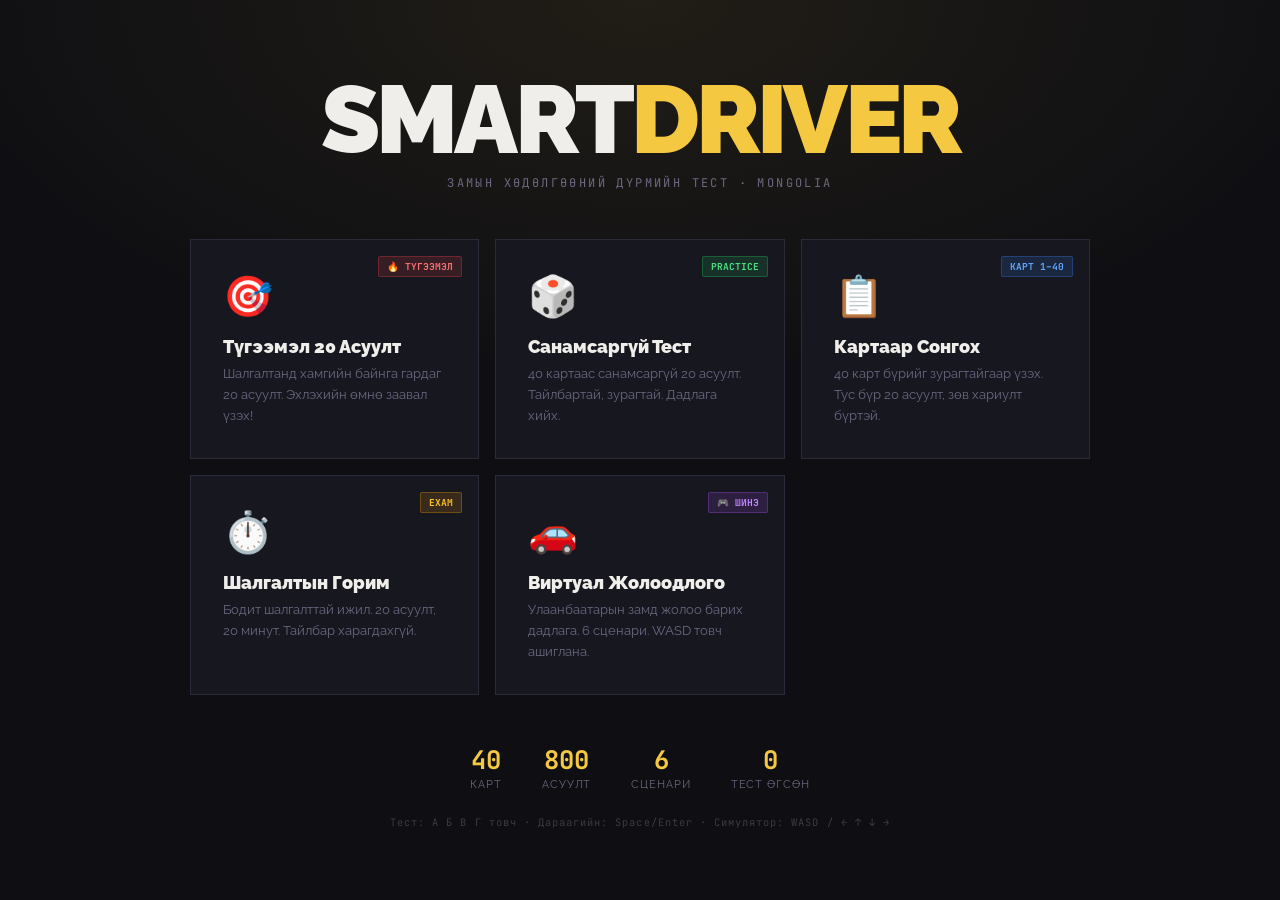
==== index.html @ fc7ef3a4 "Refactor: split single HTML into separate CSS and JS modules Co-Authored-By: Claude Sonnet 4.6 <nore" ====
<!DOCTYPE html>
<html lang="mn">
<head>
<meta charset="UTF-8">
<meta name="viewport" content="width=device-width, initial-scale=1.0">
<title>SmartDriver UB — Дүрмийн Тест</title>
<link href="https://fonts.googleapis.com/css2?family=Raleway:wght@400;700;900&family=JetBrains+Mono:wght@400;700&display=swap" rel="stylesheet">
<link rel="stylesheet" href="css/style.css">
</head>
<body>

<!-- ══════════ MENU ══════════ -->
<div id="menu-screen">
  <div class="logo-mark">SMART<span>DRIVER</span></div>
  <div class="logo-sub">Замын хөдөлгөөний дүрмийн тест · Mongolia</div>
  <div class="menu-modes">
    <div class="mode-card" style="--hover-c:#ef4444;--hover-bg:rgba(239,68,68,0.04)" onclick="showHot20()">
      <span class="mc-badge badge-hot">🔥 ТҮГЭЭМЭЛ</span>
      <div class="mc-icon">🎯</div>
      <div class="mc-title">Түгээмэл 20 Асуулт</div>
      <div class="mc-desc">Шалгалтанд хамгийн байнга гардаг 20 асуулт. Эхлэхийн өмнө заавал үзэх!</div>
    </div>
    <div class="mode-card" style="--hover-c:#22c55e;--hover-bg:rgba(34,197,94,0.04)" onclick="startRandomQuiz()">
      <span class="mc-badge badge-new">PRACTICE</span>
      <div class="mc-icon">🎲</div>
      <div class="mc-title">Санамсаргүй Тест</div>
      <div class="mc-desc">40 картаас санамсаргүй 20 асуулт. Тайлбартай, зурагтай. Дадлага хийх.</div>
    </div>
    <div class="mode-card" style="--hover-c:#3b82f6;--hover-bg:rgba(59,130,246,0.04)" onclick="showCardSelect()">
      <span class="mc-badge badge-all">КАРТ 1–40</span>
      <div class="mc-icon">📋</div>
      <div class="mc-title">Картаар Сонгох</div>
      <div class="mc-desc">40 карт бүрийг зурагтайгаар үзэх. Тус бүр 20 асуулт, зөв хариулт бүртэй.</div>
    </div>
    <div class="mode-card" style="--hover-c:#f59e0b;--hover-bg:rgba(245,158,11,0.04)" onclick="startExamMode()">
      <span class="mc-badge" style="background:rgba(245,158,11,0.15);color:#fbbf24;border:1px solid rgba(245,158,11,0.3)">EXAM</span>
      <div class="mc-icon">⏱️</div>
      <div class="mc-title">Шалгалтын Горим</div>
      <div class="mc-desc">Бодит шалгалттай ижил. 20 асуулт, 20 минут. Тайлбар харагдахгүй.</div>
    </div>
    <div class="mode-card" style="--hover-c:#a855f7;--hover-bg:rgba(168,85,247,0.04)" onclick="showSimulator()">
      <span class="mc-badge" style="background:rgba(168,85,247,0.15);color:#c084fc;border:1px solid rgba(168,85,247,0.3)">🎮 ШИНЭ</span>
      <div class="mc-icon">🚗</div>
      <div class="mc-title">Виртуал Жолоодлого</div>
      <div class="mc-desc">Улаанбаатарын замд жолоо барих дадлага. 6 сценари. WASD товч ашиглана.</div>
    </div>
  </div>
  <div class="stats-row">
    <div class="stat-item"><div class="stat-n">40</div><div class="stat-l">Карт</div></div>
    <div class="stat-item"><div class="stat-n">800</div><div class="stat-l">Асуулт</div></div>
    <div class="stat-item"><div class="stat-n">6</div><div class="stat-l">Сценари</div></div>
    <div class="stat-item"><div class="stat-n" id="menu-done">0</div><div class="stat-l">Тест өгсөн</div></div>
  </div>
  <div style="margin-top:1.5rem;font-family:var(--font-m);font-size:0.65rem;color:rgba(240,238,234,0.2);letter-spacing:0.1em">
    Тест: А Б В Г товч · Дараагийн: Space/Enter · Симулятор: WASD / ← ↑ ↓ →
  </div>
</div>

<!-- ══════════ CARD SELECT ══════════ -->
<div id="card-select-screen">
  <button class="back-btn" onclick="showMenu()">← Буцах</button>
  <div class="cs-title">Карт сонгох</div>
  <div class="cs-sub">Карт бүр 2 зурагтай, 20 асуултай. Зурагнаас харж хариулна уу.</div>
  <div class="card-grid" id="card-grid"></div>
</div>

<!-- ══════════ HOT 20 ══════════ -->
<div id="hot20-screen">
  <button class="back-btn" onclick="showMenu()">← Буцах</button>
  <div class="cs-title">🔥 Шалгалтанд Хамгийн Байнга Гардаг 20 Асуулт</div>
  <div class="cs-sub" style="margin-bottom:1.5rem">Олон картад давтагддаг, оноо авах магадлал өндөр асуултууд.</div>
  <div id="hot20-list"></div>
  <div style="margin-top:2rem;display:flex;gap:1rem;flex-wrap:wrap">
    <button class="btn-retry" onclick="startHot20Quiz()">🎯 Эдгээрийг тест өгөх</button>
    <button class="btn-menu" onclick="showMenu()">Буцах</button>
  </div>
</div>

<!-- ══════════ QUIZ ══════════ -->
<div id="quiz-screen">
  <div class="quiz-header">
    <button class="quiz-back" onclick="confirmExit()">✕</button>
    <div class="quiz-progress-track"><div class="quiz-progress-fill" id="q-prog-fill"></div></div>
    <div class="quiz-counter" id="q-counter">1/20</div>
    <div class="quiz-timer" id="q-timer" style="display:none">20:00</div>
  </div>
  <div class="dot-track" id="dot-track"></div>
  <div class="q-wrap" id="q-wrap"></div>
</div>

<!-- ══════════ RESULT ══════════ -->
<div id="result-screen">
  <div class="result-ring" id="result-ring">
    <div class="result-big" id="result-big">0</div>
    <div class="result-of" id="result-of">/20</div>
  </div>
  <div class="result-title" id="result-title">Дүн</div>
  <div class="result-sub" id="result-sub">Та шалгалтыг өглөө</div>
  <div class="result-grid">
    <div class="rg-item"><div class="rg-n" id="rg-ok" style="color:var(--green)">0</div><div class="rg-l">Зөв</div></div>
    <div class="rg-item"><div class="rg-n" id="rg-fail" style="color:var(--red)">0</div><div class="rg-l">Буруу</div></div>
    <div class="rg-item"><div class="rg-n" id="rg-time">—</div><div class="rg-l">Хугацаа</div></div>
  </div>
  <div class="wrong-list" id="wrong-list"></div>
  <div class="result-actions" id="result-actions">
    <button class="btn-retry" id="btn-retry" onclick="retryQuiz()">🔄 Дахин өгөх</button>
    <button class="btn-menu" onclick="showMenu()">← Цэс рүү</button>
  </div>
</div>

<!-- ══════════ SIMULATOR SCENARIO SELECT ══════════ -->
<div id="sim-scenario-screen" style="display:none;background:#0a0a10;min-height:100vh;padding:2rem;flex-direction:column">
  <button class="back-btn" onclick="showMenu()" style="color:#6b6880">← Буцах</button>
  <div style="font-family:var(--font-m);font-size:0.7rem;color:#f5c842;letter-spacing:0.15em;text-transform:uppercase;margin-bottom:0.4rem">// ВИРТУАЛ ЖОЛООДЛОГО</div>
  <div style="font-weight:900;font-size:1.8rem;color:#f0eeea;margin-bottom:0.3rem">Сценари сонгох</div>
  <div style="color:#6b6880;font-size:0.85rem;margin-bottom:0.3rem">WASD эсвэл ← ↑ ↓ → товч ашиглана. Мобайлд доорх товчлуурыг ашиглана.</div>
  <div style="font-family:var(--font-m);font-size:0.68rem;color:rgba(245,200,66,0.6);margin-bottom:1.5rem">⌨ W/↑ газ · S/↓ гальмуур · A/↑ зүүн · D/→ баруун · Space зогсоо/үргэлжлүүл</div>
  <div class="sc-grid" id="sc-grid"></div>
</div>

<!-- ══════════ SIMULATOR PLAY ══════════ -->
<div id="sim-screen" style="display:none;background:#0a0a10;min-height:100vh;flex-direction:column">
  <div class="sim-topbar">
    <button class="sim-back" onclick="exitSim()">✕</button>
    <div class="sim-sep">|</div>
    <div class="sim-title" id="sim-sc-title">—</div>
    <div class="sim-sep">|</div>
    <div class="sim-task-label" id="sim-task-txt">—</div>
    <div class="sim-score-hud">Оноо: <span id="sim-score-disp">100</span></div>
  </div>
  <div class="sim-canvas-wrap" style="position:relative;flex:1;background:#0a0a10;display:flex;flex-direction:column">
    <canvas id="sim-canvas" style="display:block;width:100%;max-height:500px"></canvas>
    <div id="sim-hud" style="position:absolute;top:0;left:0;right:0;bottom:0;pointer-events:none;padding:0.8rem;display:flex;flex-direction:column;justify-content:space-between">
      <div style="display:flex;justify-content:space-between;align-items:flex-start">
        <div class="hud-minimap" id="sim-minimap"></div>
        <div id="sim-sign-popup" class="hud-sign-popup" style="display:none">
          <div style="font-size:1.6rem;text-align:center" id="popup-icon">⚠️</div>
          <div style="font-family:var(--font-m);font-size:0.68rem;color:#f5c842;text-align:center;margin-top:2px" id="popup-name">—</div>
          <div style="font-size:0.72rem;color:rgba(240,238,234,0.7);margin-top:4px;text-align:center" id="popup-rule">—</div>
        </div>
      </div>
      <div style="display:flex;justify-content:space-between;align-items:flex-end">
        <div class="hud-box">
          <div class="hud-speed-num" id="hud-speed">0</div>
          <div class="hud-speed-unit">КМ/ЦАГ</div>
          <div class="hud-speed-bar"><div class="hud-speed-fill" id="hud-speed-fill"></div></div>
        </div>
        <div id="hud-alert" class="hud-alert"></div>
        <div class="hud-box" style="text-align:center">
          <div style="font-family:var(--font-m);font-size:0.6rem;color:rgba(240,238,234,0.3);letter-spacing:0.1em">ДАМЖ</div>
          <div class="hud-gear" id="hud-gear">N</div>
        </div>
      </div>
    </div>
    <div id="sim-result-overlay">
      <div class="sro-emoji" id="sro-emoji">🏆</div>
      <div class="sro-title" id="sro-title">Маш сайн!</div>
      <div class="sro-sub" id="sro-sub">Дасгалыг амжилттай дуусгалаа</div>
      <div class="sro-stats">
        <div class="sro-stat"><div class="sro-stat-n" id="sro-score" style="color:#22c55e">100</div><div class="sro-stat-l">Оноо</div></div>
        <div class="sro-stat"><div class="sro-stat-n" id="sro-errors" style="color:#ef4444">0</div><div class="sro-stat-l">Алдаа</div></div>
        <div class="sro-stat"><div class="sro-stat-n" id="sro-time" style="color:#f5c842">0с</div><div class="sro-stat-l">Цаг</div></div>
      </div>
      <div class="sro-btns">
        <button class="btn-retry" onclick="simRestart()">🔄 Дахин</button>
        <button class="btn-menu" onclick="showSimulator()">← Сценари</button>
        <button class="btn-menu" onclick="showMenu()">Цэс</button>
      </div>
    </div>
  </div>
  <div class="mob-ctrl" id="mob-ctrl" style="background:#111118;border-top:1px solid #2a2a38;padding:0.6rem">
    <div class="mob-row">
      <div style="width:48px"></div>
      <button class="mob-btn" ontouchstart="simKeys['ArrowUp']=true;this.classList.add('pressed')" ontouchend="simKeys['ArrowUp']=false;this.classList.remove('pressed')">▲</button>
      <div style="width:48px"></div>
    </div>
    <div class="mob-row">
      <button class="mob-btn" ontouchstart="simKeys['ArrowLeft']=true;this.classList.add('pressed')" ontouchend="simKeys['ArrowLeft']=false;this.classList.remove('pressed')">◀</button>
      <button class="mob-btn" ontouchstart="simKeys['ArrowDown']=true;this.classList.add('pressed')" ontouchend="simKeys['ArrowDown']=false;this.classList.remove('pressed')">▼</button>
      <button class="mob-btn" ontouchstart="simKeys['ArrowRight']=true;this.classList.add('pressed')" ontouchend="simKeys['ArrowRight']=false;this.classList.remove('pressed')">▶</button>
    </div>
  </div>
  <div class="sim-botbar">
    <div style="display:flex;gap:0.5rem">
      <button class="sim-btn" id="sim-pause-btn" onclick="toggleSimPause()">⏸ Зогсоох</button>
      <button class="sim-btn" onclick="simRestart()">🔄 Дахин</button>
      <button class="sim-btn" onclick="exitSim()">✕ Гарах</button>
    </div>
    <div class="sim-keys">
      <span>W/↑ Газ</span><span>S/↓ Гальмуур</span><span>A/← Зүүн</span><span>D/→ Баруун</span><span>Space Зогс</span>
    </div>
  </div>
  <div class="sim-log-bar" id="sim-log">Симулятор бэлэн...</div>
</div>

<!-- IMAGE ZOOM -->
<div id="img-zoom" onclick="closeZoom()"><img id="zoom-img" src="" alt=""></div>
<div id="focus-flash"></div>

<!-- JS: дараалал чухал — data → quiz → simulator → app -->
<script src="js/data.js"></script>
<script src="js/quiz.js"></script>
<script src="js/simulator.js"></script>
<script src="js/app.js"></script>
</body>
</html>
---- css/style.css ----
:root{
  --bg:#0f0f13;
  --card:#17171f;
  --border:#2a2a38;
  --text:#f0eeea;
  --muted:#6b6880;
  --accent:#f5c842;
  --green:#22c55e;
  --red:#ef4444;
  --blue:#3b82f6;
  --font-h:'Raleway',sans-serif;
  --font-m:'JetBrains Mono',monospace;
}
*{margin:0;padding:0;box-sizing:border-box}
html{scroll-behavior:smooth}
body{background:var(--bg);color:var(--text);font-family:var(--font-h);min-height:100vh;overflow-x:hidden}

/* ── MENU ── */
#menu-screen{
  display:flex;flex-direction:column;align-items:center;justify-content:center;
  min-height:100vh;padding:2rem;text-align:center;
  background:radial-gradient(ellipse 80% 60% at 50% 0%,rgba(245,200,66,0.08),transparent 70%);
}
.logo-mark{
  font-size:clamp(3rem,8vw,6rem);font-weight:900;line-height:1;
  letter-spacing:-0.04em;margin-bottom:0.5rem;
}
.logo-mark span{color:var(--accent)}
.logo-sub{font-family:var(--font-m);font-size:0.75rem;letter-spacing:0.2em;color:var(--muted);text-transform:uppercase;margin-bottom:3rem}
.menu-modes{display:grid;grid-template-columns:repeat(auto-fit,minmax(260px,1fr));gap:1rem;max-width:900px;width:100%;margin-bottom:2rem}
.mode-card{
  background:var(--card);border:1.5px solid var(--border);
  padding:2rem;text-align:left;cursor:pointer;
  transition:all .2s;position:relative;overflow:hidden;
}
.mode-card::after{
  content:'';position:absolute;inset:0;
  background:var(--hover-bg,rgba(245,200,66,0.04));
  opacity:0;transition:opacity .2s;
}
.mode-card:hover{border-color:var(--hover-c,var(--accent));transform:translateY(-3px)}
.mode-card:hover::after{opacity:1}
.mc-icon{font-size:2.5rem;margin-bottom:1rem}
.mc-title{font-weight:900;font-size:1.15rem;margin-bottom:0.4rem}
.mc-desc{font-size:0.82rem;color:var(--muted);line-height:1.6}
.mc-badge{
  position:absolute;top:1rem;right:1rem;
  font-family:var(--font-m);font-size:0.6rem;padding:3px 8px;
  border-radius:2px;font-weight:700;
}
.badge-hot{background:rgba(239,68,68,0.15);color:#f87171;border:1px solid rgba(239,68,68,0.3)}
.badge-new{background:rgba(34,197,94,0.15);color:#4ade80;border:1px solid rgba(34,197,94,0.3)}
.badge-all{background:rgba(59,130,246,0.15);color:#60a5fa;border:1px solid rgba(59,130,246,0.3)}
.stats-row{display:flex;gap:2.5rem;justify-content:center;margin-top:1rem}
.stat-item{text-align:center}
.stat-n{font-family:var(--font-m);font-size:1.6rem;font-weight:700;color:var(--accent)}
.stat-l{font-size:0.7rem;color:var(--muted);letter-spacing:0.08em;text-transform:uppercase}

/* ── CARD SELECTOR ── */
#card-select-screen{display:none;min-height:100vh;padding:2rem;max-width:1200px;margin:0 auto}
.back-btn{
  display:inline-flex;align-items:center;gap:8px;
  font-family:var(--font-m);font-size:0.72rem;color:var(--muted);
  cursor:pointer;margin-bottom:2rem;transition:color .15s;
  background:none;border:none;letter-spacing:0.05em;
}
.back-btn:hover{color:var(--text)}
.cs-title{font-weight:900;font-size:2rem;margin-bottom:0.3rem}
.cs-sub{color:var(--muted);margin-bottom:2rem;font-size:0.88rem}
.card-grid{display:grid;grid-template-columns:repeat(auto-fill,minmax(80px,1fr));gap:0.6rem}
.card-pill{
  background:var(--card);border:1.5px solid var(--border);
  padding:0.8rem;text-align:center;cursor:pointer;
  font-weight:700;font-size:0.88rem;
  transition:all .15s;
}
.card-pill:hover{border-color:var(--accent);color:var(--accent)}
.card-pill.done{border-color:var(--green);color:var(--green)}

/* ── QUIZ SCREEN ── */
#quiz-screen{display:none;min-height:100vh;background:var(--bg)}
.quiz-header{
  position:sticky;top:0;z-index:100;
  background:rgba(15,15,19,0.95);backdrop-filter:blur(10px);
  border-bottom:1px solid var(--border);
  padding:0.75rem 1.5rem;
  display:flex;align-items:center;gap:1rem;
}
.quiz-back{background:none;border:none;color:var(--muted);cursor:pointer;font-size:1rem;transition:color .15s;flex-shrink:0}
.quiz-back:hover{color:var(--text)}
.quiz-progress-track{flex:1;height:4px;background:var(--border);border-radius:2px;overflow:hidden}
.quiz-progress-fill{height:100%;background:var(--accent);border-radius:2px;transition:width .3s}
.quiz-counter{font-family:var(--font-m);font-size:0.72rem;color:var(--muted);white-space:nowrap}
.quiz-timer{font-family:var(--font-m);font-size:0.88rem;font-weight:700;min-width:50px;text-align:right}
.quiz-timer.warn{color:var(--red);animation:timerPulse .5s ease infinite alternate}
@keyframes timerPulse{from{opacity:1}to{opacity:0.4}}

/* ── QUESTION AREA ── */
.q-wrap{max-width:760px;margin:0 auto;padding:1.5rem}
.q-card-label{font-family:var(--font-m);font-size:0.65rem;color:var(--muted);letter-spacing:0.15em;text-transform:uppercase;margin-bottom:0.6rem}
.q-images{
  display:grid;gap:0.5rem;margin-bottom:1.5rem;
  border-radius:4px;overflow:hidden;
  border:1.5px solid var(--border);
  background:var(--card);
}
.q-images.two-img{grid-template-columns:1fr 1fr}
.q-images.one-img{grid-template-columns:1fr}
.q-img{
  width:100%;display:block;
  object-fit:contain;max-height:340px;
  background:transparent;
  cursor:zoom-in;
  opacity:0;
  transition:opacity .3s;
}
.img-loading{
  position:absolute;font-family:var(--font-m);font-size:0.72rem;
  color:var(--muted);text-align:center;pointer-events:none;
  padding:1rem;
}
.img-placeholder{
  width:100%;padding:2.5rem 1rem;background:transparent;
  display:flex;align-items:center;justify-content:center;
  flex-direction:column;gap:0.4rem;color:var(--muted);
  font-size:0.78rem;text-align:center;
}
.q-number-badge{
  display:inline-block;font-family:var(--font-m);font-size:0.65rem;
  color:var(--accent);background:rgba(245,200,66,0.1);
  padding:2px 8px;border-radius:2px;margin-bottom:0.5rem;
  border:1px solid rgba(245,200,66,0.2);
}
.q-text{font-weight:700;font-size:1.05rem;line-height:1.5;margin-bottom:1.2rem;color:var(--text)}
.q-options{display:flex;flex-direction:column;gap:0.5rem}
.q-opt{
  display:flex;align-items:center;gap:0.8rem;
  background:rgba(255,255,255,0.03);
  border:1.5px solid var(--border);
  padding:0.9rem 1.1rem;cursor:pointer;
  font-size:0.92rem;font-weight:600;
  transition:all .12s;color:var(--text);
  text-align:left;width:100%;font-family:var(--font-h);
  border-radius:3px;
  position:relative;overflow:hidden;
}
.q-opt::before{
  content:'';position:absolute;left:0;top:0;bottom:0;width:3px;
  background:var(--opt-c,transparent);transition:background .15s;
}
.q-opt:hover:not(:disabled){
  border-color:rgba(245,200,66,0.5);
  background:rgba(245,200,66,0.06);
  transform:translateX(3px);
}
.q-opt:hover:not(:disabled)::before{background:var(--accent)}
.q-opt:disabled{cursor:default}
.q-opt.correct{
  border-color:var(--green)!important;
  background:rgba(34,197,94,0.1)!important;
  color:var(--green);
  --opt-c:var(--green);
  transform:none!important;
}
.q-opt.wrong{
  border-color:var(--red)!important;
  background:rgba(239,68,68,0.08)!important;
  color:var(--red);
  --opt-c:var(--red);
}
.opt-key{
  width:26px;height:26px;border-radius:50%;
  background:rgba(255,255,255,0.07);
  font-family:var(--font-m);font-size:0.68rem;font-weight:700;
  display:inline-flex;align-items:center;justify-content:center;
  flex-shrink:0;transition:background .12s;
}
.q-opt.correct .opt-key{background:var(--green);color:#fff}
.q-opt.wrong .opt-key{background:var(--red);color:#fff}
.q-explain{
  margin-top:0.8rem;padding:0.9rem 1rem;border-radius:3px;
  font-size:0.83rem;line-height:1.65;display:none;
  border-left:3px solid var(--explain-c,var(--green));
  background:var(--explain-bg,rgba(34,197,94,0.06));
  color:rgba(240,238,234,0.8);
}
.q-explain.show{display:flex;gap:0.7rem;align-items:flex-start}
.q-explain-icon{font-size:1rem;flex-shrink:0;margin-top:1px}
.q-nav{display:flex;justify-content:space-between;align-items:center;margin-top:1.2rem;padding-top:1rem;border-top:1px solid var(--border)}
.q-nav-info{font-family:var(--font-m);font-size:0.7rem;color:var(--muted)}
.btn-next{
  background:var(--accent);color:#0f0f13;
  padding:10px 24px;font-weight:900;font-size:0.82rem;
  letter-spacing:0.06em;text-transform:uppercase;
  cursor:pointer;border:none;transition:all .15s;
  display:none;
}
.btn-next:hover{background:#ffd700;transform:translateX(2px)}
.dot-track{display:flex;gap:3px;flex-wrap:wrap;padding:0.8rem 1.5rem;border-bottom:1px solid var(--border)}
.dot{width:20px;height:5px;border-radius:2px;background:var(--border);transition:background .2s;cursor:pointer}
.dot.ans-correct{background:var(--green)}
.dot.ans-wrong{background:var(--red)}
.dot.cur{background:var(--accent)}

/* ── RESULTS ── */
#result-screen{display:none;min-height:100vh;display:none;flex-direction:column;align-items:center;justify-content:center;padding:2rem;text-align:center}
.result-ring{
  width:160px;height:160px;border-radius:50%;
  border:5px solid var(--ring-c,var(--accent));
  display:flex;flex-direction:column;align-items:center;justify-content:center;
  margin:0 auto 1.5rem;
  position:relative;
}
.result-ring::after{
  content:'';position:absolute;inset:-12px;border-radius:50%;
  border:2px solid var(--ring-c,rgba(245,200,66,0.2));
  animation:ringPulse 2s ease infinite;
}
@keyframes ringPulse{0%,100%{transform:scale(1);opacity:1}50%{transform:scale(1.05);opacity:0.4}}
.result-big{font-family:var(--font-m);font-weight:700;font-size:3rem;line-height:1}
.result-of{font-size:0.72rem;color:var(--muted)}
.result-title{font-weight:900;font-size:2rem;margin-bottom:0.4rem}
.result-sub{color:var(--muted);margin-bottom:2rem;font-size:0.92rem}
.result-grid{display:grid;grid-template-columns:repeat(3,1fr);gap:0.8rem;max-width:420px;margin:0 auto 2rem}
.rg-item{background:var(--card);border:1px solid var(--border);padding:1rem;border-radius:3px}
.rg-n{font-family:var(--font-m);font-weight:700;font-size:1.8rem;line-height:1}
.rg-l{font-size:0.68rem;color:var(--muted);margin-top:2px;text-transform:uppercase;letter-spacing:0.08em}
.result-actions{display:flex;gap:0.8rem;justify-content:center;flex-wrap:wrap}
.btn-retry{background:var(--accent);color:#0f0f13;padding:12px 28px;font-weight:900;font-size:0.88rem;letter-spacing:0.06em;text-transform:uppercase;cursor:pointer;border:none;transition:all .15s}
.btn-retry:hover{background:#ffd700}
.btn-menu{background:transparent;color:var(--muted);padding:12px 28px;font-weight:700;font-size:0.88rem;letter-spacing:0.06em;text-transform:uppercase;cursor:pointer;border:1px solid var(--border);transition:all .15s;font-family:var(--font-h)}
.btn-menu:hover{border-color:var(--text);color:var(--text)}
.wrong-list{max-width:600px;width:100%;margin:0 auto 2rem;text-align:left}
.wrong-list-title{font-family:var(--font-m);font-size:0.7rem;color:var(--muted);letter-spacing:0.15em;text-transform:uppercase;margin-bottom:0.6rem}
.wrong-item{background:var(--card);border:1px solid rgba(239,68,68,0.2);padding:0.6rem 0.8rem;margin-bottom:0.4rem;border-radius:3px;font-size:0.8rem;color:rgba(240,238,234,0.7)}
.wrong-item strong{color:var(--red);font-family:var(--font-m)}

/* ── FOCUS MODE overlay ── */
#focus-flash{position:fixed;inset:0;pointer-events:none;z-index:9999;opacity:0;background:rgba(245,200,66,0.05);transition:opacity .15s}

/* ── IMAGE ZOOM ── */
#img-zoom{
  position:fixed;inset:0;z-index:9000;background:rgba(0,0,0,0.92);
  display:none;align-items:center;justify-content:center;cursor:zoom-out;
  padding:1rem;
}
#img-zoom.open{display:flex}
#img-zoom img{max-width:100%;max-height:90vh;object-fit:contain;border-radius:3px}

/* ── HOT 20 SCREEN ── */
#hot20-screen{display:none;min-height:100vh;padding:2rem;max-width:800px;margin:0 auto}
.hot20-card{
  background:var(--card);border:1.5px solid var(--border);
  padding:1.2rem 1.5rem;margin-bottom:0.6rem;border-radius:3px;
  display:flex;align-items:flex-start;gap:1rem;
  transition:border-color .15s;cursor:pointer;
}
.hot20-card:hover{border-color:var(--accent)}
.hot20-n{
  font-family:var(--font-m);font-size:0.7rem;color:var(--accent);
  background:rgba(245,200,66,0.1);padding:3px 8px;border-radius:2px;
  flex-shrink:0;margin-top:1px;
}
.hot20-q{font-size:0.88rem;font-weight:600;flex:1;line-height:1.5}
.hot20-freq{font-family:var(--font-m);font-size:0.68rem;color:var(--muted);flex-shrink:0;text-align:right}
.freq-bar{height:3px;border-radius:2px;background:var(--accent);margin-top:3px}

/* ── SIMULATOR ── */
#sim-screen{display:none;min-height:100vh;background:#0a0a10;flex-direction:column}
.sim-topbar{
  background:#111118;border-bottom:1px solid #2a2a38;
  padding:0.6rem 1.2rem;display:flex;align-items:center;gap:0.8rem;flex-wrap:wrap;
}
.sim-back{background:none;border:none;color:#6b6880;cursor:pointer;font-size:1rem;transition:color .15s}
.sim-back:hover{color:#f0eeea}
.sim-title{font-family:var(--font-m);font-size:0.72rem;color:#f5c842;letter-spacing:0.12em;text-transform:uppercase}
.sim-sep{color:#2a2a38;font-size:0.8rem}
.sim-task-label{font-size:0.75rem;color:rgba(240,238,234,0.55);flex:1}
.sim-score-hud{
  font-family:var(--font-m);font-size:0.72rem;color:#f0eeea;
  background:#17171f;border:1px solid #2a2a38;padding:4px 12px;border-radius:3px;
  display:flex;gap:0.8rem;align-items:center;
}
.sim-score-hud span{color:#f5c842;font-weight:700;font-size:0.88rem}
#sim-scenario-screen{
  display:none;min-height:100vh;background:#0a0a10;padding:2rem;
  flex-direction:column;
}
.sc-grid{display:grid;grid-template-columns:repeat(auto-fill,minmax(240px,1fr));gap:1rem;margin-top:1.5rem}
.sc-card{
  background:#17171f;border:1.5px solid #2a2a38;padding:1.5rem;
  cursor:pointer;transition:all .2s;border-radius:3px;position:relative;overflow:hidden;
}
.sc-card::before{content:'';position:absolute;left:0;top:0;bottom:0;width:3px;background:var(--sc-c,#f5c842);transform:scaleY(0);transform-origin:bottom;transition:transform .2s}
.sc-card:hover:not(.locked){border-color:var(--sc-c,#f5c842);transform:translateY(-3px)}
.sc-card:hover:not(.locked)::before{transform:scaleY(1)}
.sc-card.locked{opacity:0.4;cursor:not-allowed}
.sc-card.cleared{border-color:#22c55e}
.sc-card.cleared::after{content:'✓';position:absolute;top:0.8rem;right:0.8rem;color:#22c55e;font-weight:900;font-size:0.9rem}
.sc-icon{font-size:2rem;margin-bottom:0.7rem}
.sc-name{font-weight:900;font-size:0.95rem;color:#f0eeea;margin-bottom:0.3rem}
.sc-desc{font-size:0.78rem;color:#6b6880;line-height:1.55;margin-bottom:0.7rem}
.sc-diff{font-family:var(--font-m);font-size:0.6rem;padding:2px 7px;border-radius:2px;font-weight:700}
.diff-easy{background:rgba(34,197,94,0.12);color:#4ade80}
.diff-med{background:rgba(245,200,66,0.12);color:#f5c842}
.diff-hard{background:rgba(239,68,68,0.12);color:#f87171}
#sim-canvas-wrap{
  position:relative;flex:1;background:#0a0a10;
  display:flex;align-items:stretch;
}
#sim-canvas{display:block;width:100%;cursor:none}
#sim-hud{position:absolute;inset:0;pointer-events:none;padding:0.8rem;display:flex;flex-direction:column;justify-content:space-between}
.hud-top{display:flex;justify-content:space-between;align-items:flex-start;gap:0.5rem}
.hud-bot{display:flex;justify-content:space-between;align-items:flex-end;gap:0.5rem}
.hud-box{background:rgba(10,10,16,0.82);border:1px solid rgba(240,238,234,0.1);border-radius:3px;padding:6px 12px;backdrop-filter:blur(4px)}
.hud-speed-num{font-family:var(--font-m);font-weight:700;font-size:2rem;color:#f0eeea;line-height:1}
.hud-speed-unit{font-family:var(--font-m);font-size:0.6rem;color:rgba(240,238,234,0.35);letter-spacing:0.1em}
.hud-speed-bar{height:3px;background:rgba(255,255,255,0.1);border-radius:2px;margin-top:4px;overflow:hidden;width:70px}
.hud-speed-fill{height:100%;border-radius:2px;transition:width .08s,background .15s;background:#22c55e}
.hud-sign-popup{
  background:rgba(10,10,16,0.92);border:2px solid #f5c842;
  border-radius:4px;padding:10px 14px;max-width:200px;
  animation:popIn .25s cubic-bezier(0.34,1.56,0.64,1);display:none;
}
@keyframes popIn{from{transform:scale(0.7) translateY(10px);opacity:0}to{transform:scale(1) translateY(0);opacity:1}}
.hud-alert{
  background:rgba(239,68,68,0.9);border:1px solid #ef4444;
  border-radius:3px;padding:6px 12px;
  font-size:0.75rem;color:white;display:none;max-width:220px;text-align:center;
  animation:shake .3s ease;
}
@keyframes shake{0%,100%{transform:translateX(0)}20%{transform:translateX(-5px)}60%{transform:translateX(5px)}}
.hud-minimap{
  width:90px;height:70px;background:rgba(10,10,16,0.85);
  border:1px solid rgba(240,238,234,0.15);border-radius:3px;overflow:hidden;position:relative;
}
.hud-gear{font-family:var(--font-m);font-size:1rem;font-weight:700;color:#f5c842}
.sim-botbar{
  background:#111118;border-top:1px solid #2a2a38;
  padding:0.6rem 1.2rem;display:flex;align-items:center;justify-content:space-between;gap:0.8rem;flex-wrap:wrap;
}
.sim-btn{
  background:#17171f;border:1px solid #2a2a38;color:rgba(240,238,234,0.6);
  padding:6px 14px;font-size:0.75rem;font-weight:700;cursor:pointer;border-radius:3px;
  transition:all .15s;font-family:var(--font-h);
}
.sim-btn:hover{background:#f5c842;color:#0a0a10;border-color:#f5c842}
.sim-keys{font-family:var(--font-m);font-size:0.65rem;color:rgba(240,238,234,0.25);display:flex;gap:0.8rem;flex-wrap:wrap}
.sim-log-bar{
  background:#0d0d14;border-top:1px solid #1e1e28;
  padding:4px 1.2rem;font-family:var(--font-m);font-size:0.65rem;
  color:#6b6880;min-height:24px;white-space:nowrap;overflow:hidden;text-overflow:ellipsis;
}
.mob-ctrl{display:none;flex-direction:column;align-items:center;gap:4px;padding:0.5rem 0}
.mob-row{display:flex;gap:6px;justify-content:center}
.mob-btn{
  width:48px;height:48px;border-radius:10px;
  background:#17171f;border:1.5px solid #2a2a38;
  color:#f0eeea;font-size:1.1rem;cursor:pointer;
  display:flex;align-items:center;justify-content:center;
  -webkit-user-select:none;user-select:none;
  transition:background .1s;
}
.mob-btn:active,.mob-btn.pressed{background:#f5c842;color:#0a0a10;border-color:#f5c842}
#sim-result-overlay{
  position:absolute;inset:0;background:rgba(10,10,16,0.92);
  display:none;flex-direction:column;align-items:center;justify-content:center;
  text-align:center;padding:2rem;
  animation:fadeIn .3s ease;
}
@keyframes fadeIn{from{opacity:0}to{opacity:1}}
#sim-result-overlay.show{display:flex}
.sro-emoji{font-size:4rem;margin-bottom:0.8rem}
.sro-title{font-family:var(--font-m);font-weight:700;font-size:1.8rem;color:#f0eeea;margin-bottom:0.4rem}
.sro-sub{color:#6b6880;margin-bottom:1.5rem;font-size:0.88rem}
.sro-stats{display:flex;gap:1rem;justify-content:center;margin-bottom:2rem;flex-wrap:wrap}
.sro-stat{background:#17171f;border:1px solid #2a2a38;padding:0.8rem 1.2rem;border-radius:3px;min-width:80px}
.sro-stat-n{font-family:var(--font-m);font-weight:700;font-size:1.6rem;line-height:1}
.sro-stat-l{font-size:0.65rem;color:#6b6880;text-transform:uppercase;letter-spacing:0.08em;margin-top:2px}
.sro-btns{display:flex;gap:0.7rem;justify-content:center;flex-wrap:wrap}

/* ── RESPONSIVE ── */
@media(max-width:768px){
  .hud-top,.hud-bot{flex-wrap:wrap;gap:4px}
  .hud-speed-num{font-size:1.5rem}
  .sim-botbar .sim-keys{display:none}
}
@media(max-width:600px){
  .q-images.two-img{grid-template-columns:1fr}
  .q-img{max-height:200px}
  .menu-modes{grid-template-columns:1fr}
  .result-grid{grid-template-columns:repeat(3,1fr)}
  .mob-ctrl{display:flex!important}
  .sim-keys{display:none}
}
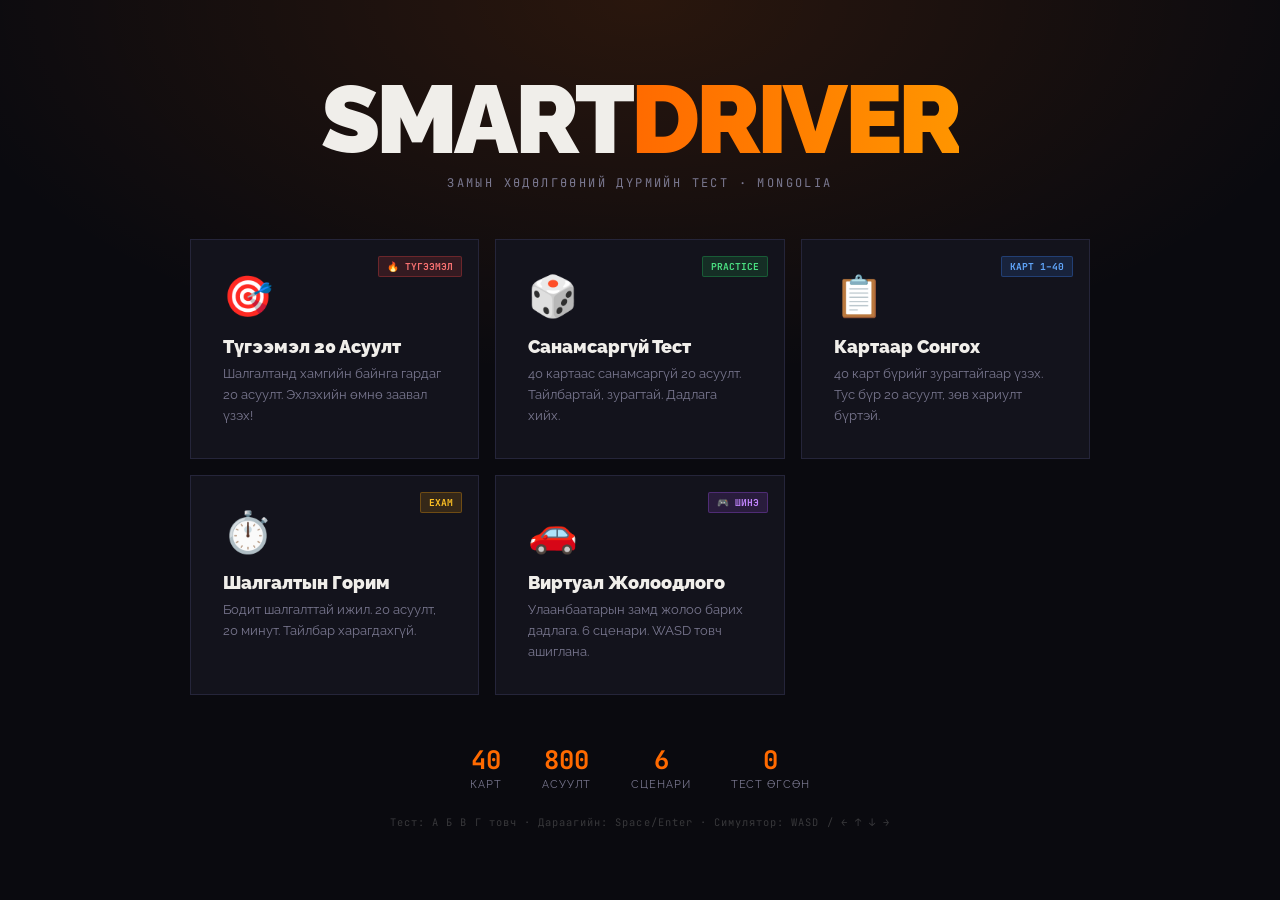
==== commit 73cc4700: "Update accent color to electric orange for better visual attention Co-Authored-By: Claude Sonnet 4.6" ====
--- a/index.html
+++ b/index.html
@@ -111,7 +111,7 @@
 <!-- ══════════ SIMULATOR SCENARIO SELECT ══════════ -->
 <div id="sim-scenario-screen" style="display:none;background:#0a0a10;min-height:100vh;padding:2rem;flex-direction:column">
   <button class="back-btn" onclick="showMenu()" style="color:#6b6880">← Буцах</button>
-  <div style="font-family:var(--font-m);font-size:0.7rem;color:#f5c842;letter-spacing:0.15em;text-transform:uppercase;margin-bottom:0.4rem">// ВИРТУАЛ ЖОЛООДЛОГО</div>
+  <div style="font-family:var(--font-m);font-size:0.7rem;color:#ff6a00;letter-spacing:0.15em;text-transform:uppercase;margin-bottom:0.4rem">// ВИРТУАЛ ЖОЛООДЛОГО</div>
   <div style="font-weight:900;font-size:1.8rem;color:#f0eeea;margin-bottom:0.3rem">Сценари сонгох</div>
   <div style="color:#6b6880;font-size:0.85rem;margin-bottom:0.3rem">WASD эсвэл ← ↑ ↓ → товч ашиглана. Мобайлд доорх товчлуурыг ашиглана.</div>
   <div style="font-family:var(--font-m);font-size:0.68rem;color:rgba(245,200,66,0.6);margin-bottom:1.5rem">⌨ W/↑ газ · S/↓ гальмуур · A/↑ зүүн · D/→ баруун · Space зогсоо/үргэлжлүүл</div>
@@ -135,7 +135,7 @@
         <div class="hud-minimap" id="sim-minimap"></div>
         <div id="sim-sign-popup" class="hud-sign-popup" style="display:none">
           <div style="font-size:1.6rem;text-align:center" id="popup-icon">⚠️</div>
-          <div style="font-family:var(--font-m);font-size:0.68rem;color:#f5c842;text-align:center;margin-top:2px" id="popup-name">—</div>
+          <div style="font-family:var(--font-m);font-size:0.68rem;color:#ff6a00;text-align:center;margin-top:2px" id="popup-name">—</div>
           <div style="font-size:0.72rem;color:rgba(240,238,234,0.7);margin-top:4px;text-align:center" id="popup-rule">—</div>
         </div>
       </div>
@@ -159,7 +159,7 @@
       <div class="sro-stats">
         <div class="sro-stat"><div class="sro-stat-n" id="sro-score" style="color:#22c55e">100</div><div class="sro-stat-l">Оноо</div></div>
         <div class="sro-stat"><div class="sro-stat-n" id="sro-errors" style="color:#ef4444">0</div><div class="sro-stat-l">Алдаа</div></div>
-        <div class="sro-stat"><div class="sro-stat-n" id="sro-time" style="color:#f5c842">0с</div><div class="sro-stat-l">Цаг</div></div>
+        <div class="sro-stat"><div class="sro-stat-n" id="sro-time" style="color:#ff6a00">0с</div><div class="sro-stat-l">Цаг</div></div>
       </div>
       <div class="sro-btns">
         <button class="btn-retry" onclick="simRestart()">🔄 Дахин</button>
--- a/css/style.css
+++ b/css/style.css
@@ -1,10 +1,11 @@
 :root{
-  --bg:#0f0f13;
-  --card:#17171f;
-  --border:#2a2a38;
+  --bg:#0a0a0f;
+  --card:#13131c;
+  --border:#25253a;
   --text:#f0eeea;
-  --muted:#6b6880;
-  --accent:#f5c842;
+  --muted:#7a7890;
+  --accent:#ff6a00;
+  --accent2:#ff9500;
   --green:#22c55e;
   --red:#ef4444;
   --blue:#3b82f6;
@@ -19,13 +20,16 @@
 #menu-screen{
   display:flex;flex-direction:column;align-items:center;justify-content:center;
   min-height:100vh;padding:2rem;text-align:center;
-  background:radial-gradient(ellipse 80% 60% at 50% 0%,rgba(245,200,66,0.08),transparent 70%);
+  background:radial-gradient(ellipse 80% 60% at 50% 0%,rgba(255,106,0,0.13),transparent 70%);
 }
 .logo-mark{
   font-size:clamp(3rem,8vw,6rem);font-weight:900;line-height:1;
   letter-spacing:-0.04em;margin-bottom:0.5rem;
 }
-.logo-mark span{color:var(--accent)}
+.logo-mark span{
+  background:linear-gradient(90deg,#ff6a00,#ff9500);
+  -webkit-background-clip:text;-webkit-text-fill-color:transparent;background-clip:text;
+}
 .logo-sub{font-family:var(--font-m);font-size:0.75rem;letter-spacing:0.2em;color:var(--muted);text-transform:uppercase;margin-bottom:3rem}
 .menu-modes{display:grid;grid-template-columns:repeat(auto-fit,minmax(260px,1fr));gap:1rem;max-width:900px;width:100%;margin-bottom:2rem}
 .mode-card{
@@ -35,7 +39,7 @@
 }
 .mode-card::after{
   content:'';position:absolute;inset:0;
-  background:var(--hover-bg,rgba(245,200,66,0.04));
+  background:var(--hover-bg,rgba(255,106,0,0.04));
   opacity:0;transition:opacity .2s;
 }
 .mode-card:hover{border-color:var(--hover-c,var(--accent));transform:translateY(-3px)}
@@ -89,7 +93,7 @@
 .quiz-back{background:none;border:none;color:var(--muted);cursor:pointer;font-size:1rem;transition:color .15s;flex-shrink:0}
 .quiz-back:hover{color:var(--text)}
 .quiz-progress-track{flex:1;height:4px;background:var(--border);border-radius:2px;overflow:hidden}
-.quiz-progress-fill{height:100%;background:var(--accent);border-radius:2px;transition:width .3s}
+.quiz-progress-fill{height:100%;background:linear-gradient(90deg,#ff6a00,#ff9500);border-radius:2px;transition:width .3s;box-shadow:0 0 8px rgba(255,106,0,0.6)}
 .quiz-counter{font-family:var(--font-m);font-size:0.72rem;color:var(--muted);white-space:nowrap}
 .quiz-timer{font-family:var(--font-m);font-size:0.88rem;font-weight:700;min-width:50px;text-align:right}
 .quiz-timer.warn{color:var(--red);animation:timerPulse .5s ease infinite alternate}
@@ -127,9 +131,9 @@
 }
 .q-number-badge{
   display:inline-block;font-family:var(--font-m);font-size:0.65rem;
-  color:var(--accent);background:rgba(245,200,66,0.1);
+  color:var(--accent);background:rgba(255,106,0,0.1);
   padding:2px 8px;border-radius:2px;margin-bottom:0.5rem;
-  border:1px solid rgba(245,200,66,0.2);
+  border:1px solid rgba(255,106,0,0.2);
 }
 .q-text{font-weight:700;font-size:1.05rem;line-height:1.5;margin-bottom:1.2rem;color:var(--text)}
 .q-options{display:flex;flex-direction:column;gap:0.5rem}
@@ -149,8 +153,8 @@
   background:var(--opt-c,transparent);transition:background .15s;
 }
 .q-opt:hover:not(:disabled){
-  border-color:rgba(245,200,66,0.5);
-  background:rgba(245,200,66,0.06);
+  border-color:rgba(255,106,0,0.5);
+  background:rgba(255,106,0,0.06);
   transform:translateX(3px);
 }
 .q-opt:hover:not(:disabled)::before{background:var(--accent)}
@@ -189,13 +193,13 @@
 .q-nav{display:flex;justify-content:space-between;align-items:center;margin-top:1.2rem;padding-top:1rem;border-top:1px solid var(--border)}
 .q-nav-info{font-family:var(--font-m);font-size:0.7rem;color:var(--muted)}
 .btn-next{
-  background:var(--accent);color:#0f0f13;
+  background:linear-gradient(90deg,#ff6a00,#ff9500);color:#fff;
   padding:10px 24px;font-weight:900;font-size:0.82rem;
   letter-spacing:0.06em;text-transform:uppercase;
-  cursor:pointer;border:none;transition:all .15s;
-  display:none;
-}
-.btn-next:hover{background:#ffd700;transform:translateX(2px)}
+  cursor:pointer;border:none;transition:all .2s;
+  display:none;box-shadow:0 0 14px rgba(255,106,0,0.4);
+}
+.btn-next:hover{background:linear-gradient(90deg,#ff8c00,#ffb700);box-shadow:0 0 22px rgba(255,106,0,0.65);transform:translateX(3px)}
 .dot-track{display:flex;gap:3px;flex-wrap:wrap;padding:0.8rem 1.5rem;border-bottom:1px solid var(--border)}
 .dot{width:20px;height:5px;border-radius:2px;background:var(--border);transition:background .2s;cursor:pointer}
 .dot.ans-correct{background:var(--green)}
@@ -213,7 +217,7 @@
 }
 .result-ring::after{
   content:'';position:absolute;inset:-12px;border-radius:50%;
-  border:2px solid var(--ring-c,rgba(245,200,66,0.2));
+  border:2px solid var(--ring-c,rgba(255,106,0,0.2));
   animation:ringPulse 2s ease infinite;
 }
 @keyframes ringPulse{0%,100%{transform:scale(1);opacity:1}50%{transform:scale(1.05);opacity:0.4}}
@@ -226,8 +230,8 @@
 .rg-n{font-family:var(--font-m);font-weight:700;font-size:1.8rem;line-height:1}
 .rg-l{font-size:0.68rem;color:var(--muted);margin-top:2px;text-transform:uppercase;letter-spacing:0.08em}
 .result-actions{display:flex;gap:0.8rem;justify-content:center;flex-wrap:wrap}
-.btn-retry{background:var(--accent);color:#0f0f13;padding:12px 28px;font-weight:900;font-size:0.88rem;letter-spacing:0.06em;text-transform:uppercase;cursor:pointer;border:none;transition:all .15s}
-.btn-retry:hover{background:#ffd700}
+.btn-retry{background:linear-gradient(90deg,#ff6a00,#ff9500);color:#fff;padding:12px 28px;font-weight:900;font-size:0.88rem;letter-spacing:0.06em;text-transform:uppercase;cursor:pointer;border:none;transition:all .2s;box-shadow:0 0 18px rgba(255,106,0,0.45)}
+.btn-retry:hover{background:linear-gradient(90deg,#ff8c00,#ffb700);box-shadow:0 0 30px rgba(255,106,0,0.7);transform:translateY(-2px)}
 .btn-menu{background:transparent;color:var(--muted);padding:12px 28px;font-weight:700;font-size:0.88rem;letter-spacing:0.06em;text-transform:uppercase;cursor:pointer;border:1px solid var(--border);transition:all .15s;font-family:var(--font-h)}
 .btn-menu:hover{border-color:var(--text);color:var(--text)}
 .wrong-list{max-width:600px;width:100%;margin:0 auto 2rem;text-align:left}
@@ -236,7 +240,7 @@
 .wrong-item strong{color:var(--red);font-family:var(--font-m)}
 
 /* ── FOCUS MODE overlay ── */
-#focus-flash{position:fixed;inset:0;pointer-events:none;z-index:9999;opacity:0;background:rgba(245,200,66,0.05);transition:opacity .15s}
+#focus-flash{position:fixed;inset:0;pointer-events:none;z-index:9999;opacity:0;background:rgba(255,106,0,0.05);transition:opacity .15s}
 
 /* ── IMAGE ZOOM ── */
 #img-zoom{
@@ -258,7 +262,7 @@
 .hot20-card:hover{border-color:var(--accent)}
 .hot20-n{
   font-family:var(--font-m);font-size:0.7rem;color:var(--accent);
-  background:rgba(245,200,66,0.1);padding:3px 8px;border-radius:2px;
+  background:rgba(255,106,0,0.1);padding:3px 8px;border-radius:2px;
   flex-shrink:0;margin-top:1px;
 }
 .hot20-q{font-size:0.88rem;font-weight:600;flex:1;line-height:1.5}
@@ -302,7 +306,7 @@
 .sc-desc{font-size:0.78rem;color:#6b6880;line-height:1.55;margin-bottom:0.7rem}
 .sc-diff{font-family:var(--font-m);font-size:0.6rem;padding:2px 7px;border-radius:2px;font-weight:700}
 .diff-easy{background:rgba(34,197,94,0.12);color:#4ade80}
-.diff-med{background:rgba(245,200,66,0.12);color:#f5c842}
+.diff-med{background:rgba(255,106,0,0.12);color:#f5c842}
 .diff-hard{background:rgba(239,68,68,0.12);color:#f87171}
 #sim-canvas-wrap{
   position:relative;flex:1;background:#0a0a10;
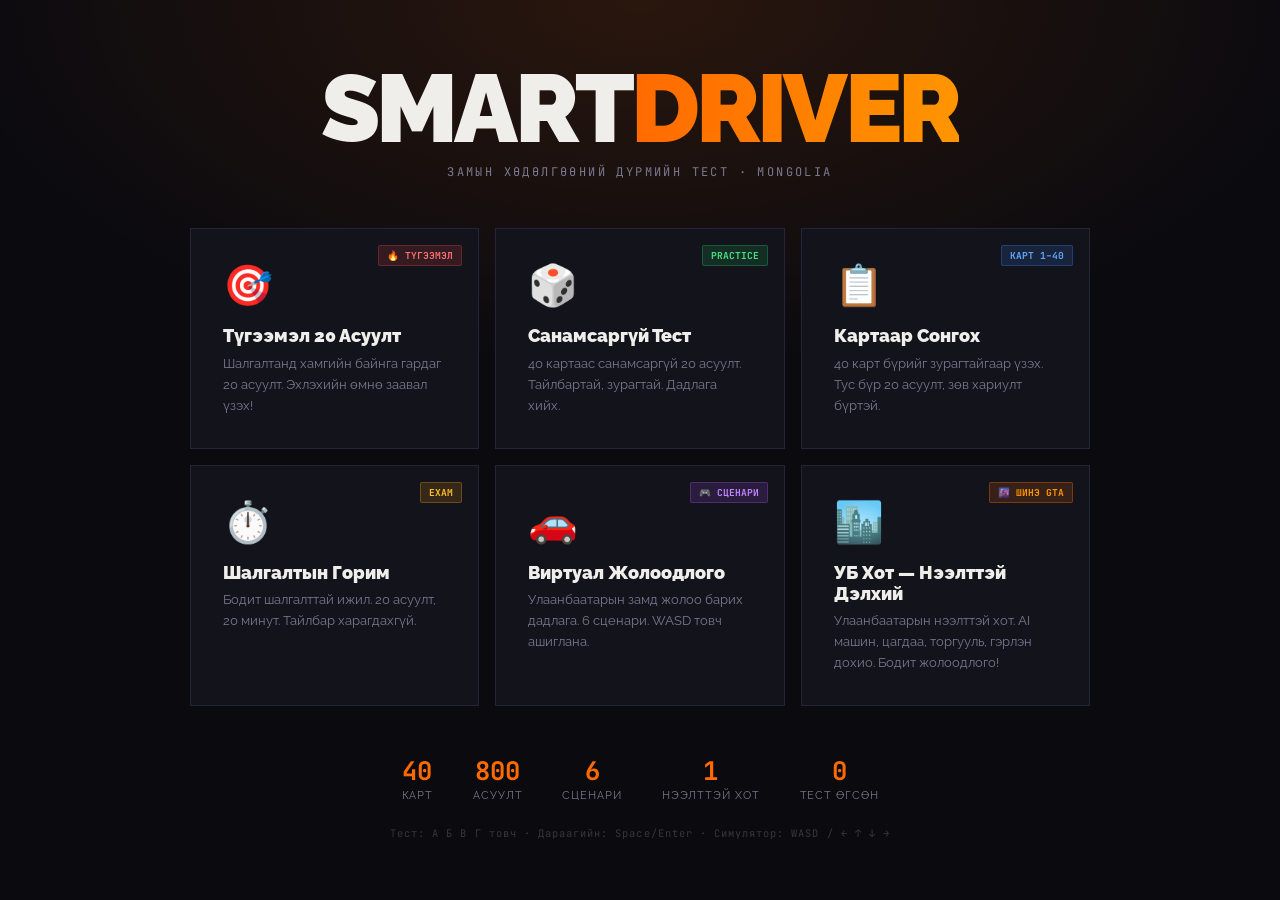
==== commit df5e6d95: "Add GTA-style UB open-world driving simulator - game.html: fullscreen open-world game page with HUD," ====
--- a/index.html
+++ b/index.html
@@ -39,16 +39,23 @@
       <div class="mc-desc">Бодит шалгалттай ижил. 20 асуулт, 20 минут. Тайлбар харагдахгүй.</div>
     </div>
     <div class="mode-card" style="--hover-c:#a855f7;--hover-bg:rgba(168,85,247,0.04)" onclick="showSimulator()">
-      <span class="mc-badge" style="background:rgba(168,85,247,0.15);color:#c084fc;border:1px solid rgba(168,85,247,0.3)">🎮 ШИНЭ</span>
+      <span class="mc-badge" style="background:rgba(168,85,247,0.15);color:#c084fc;border:1px solid rgba(168,85,247,0.3)">🎮 СЦЕНАРИ</span>
       <div class="mc-icon">🚗</div>
       <div class="mc-title">Виртуал Жолоодлого</div>
       <div class="mc-desc">Улаанбаатарын замд жолоо барих дадлага. 6 сценари. WASD товч ашиглана.</div>
+    </div>
+    <div class="mode-card" style="--hover-c:#ff6a00;--hover-bg:rgba(255,106,0,0.04)" onclick="window.location.href='game.html'">
+      <span class="mc-badge" style="background:rgba(255,106,0,0.15);color:#ff9500;border:1px solid rgba(255,106,0,0.35)">🌆 ШИНЭ GTA</span>
+      <div class="mc-icon">🏙️</div>
+      <div class="mc-title">УБ Хот — Нээлттэй Дэлхий</div>
+      <div class="mc-desc">Улаанбаатарын нээлттэй хот. AI машин, цагдаа, торгууль, гэрлэн дохио. Бодит жолоодлого!</div>
     </div>
   </div>
   <div class="stats-row">
     <div class="stat-item"><div class="stat-n">40</div><div class="stat-l">Карт</div></div>
     <div class="stat-item"><div class="stat-n">800</div><div class="stat-l">Асуулт</div></div>
     <div class="stat-item"><div class="stat-n">6</div><div class="stat-l">Сценари</div></div>
+    <div class="stat-item"><div class="stat-n">1</div><div class="stat-l">Нээлттэй хот</div></div>
     <div class="stat-item"><div class="stat-n" id="menu-done">0</div><div class="stat-l">Тест өгсөн</div></div>
   </div>
   <div style="margin-top:1.5rem;font-family:var(--font-m);font-size:0.65rem;color:rgba(240,238,234,0.2);letter-spacing:0.1em">
--- a/css/style.css
+++ b/css/style.css
@@ -277,111 +277,127 @@
 }
 .sim-back{background:none;border:none;color:#6b6880;cursor:pointer;font-size:1rem;transition:color .15s}
 .sim-back:hover{color:#f0eeea}
-.sim-title{font-family:var(--font-m);font-size:0.72rem;color:#f5c842;letter-spacing:0.12em;text-transform:uppercase}
-.sim-sep{color:#2a2a38;font-size:0.8rem}
-.sim-task-label{font-size:0.75rem;color:rgba(240,238,234,0.55);flex:1}
-.sim-score-hud{
-  font-family:var(--font-m);font-size:0.72rem;color:#f0eeea;
-  background:#17171f;border:1px solid #2a2a38;padding:4px 12px;border-radius:3px;
-  display:flex;gap:0.8rem;align-items:center;
-}
-.sim-score-hud span{color:#f5c842;font-weight:700;font-size:0.88rem}
-#sim-scenario-screen{
-  display:none;min-height:100vh;background:#0a0a10;padding:2rem;
-  flex-direction:column;
-}
-.sc-grid{display:grid;grid-template-columns:repeat(auto-fill,minmax(240px,1fr));gap:1rem;margin-top:1.5rem}
+/* ── SIM TOPBAR ── */
+.sim-topbar{background:rgba(8,8,14,0.97);border-bottom:1px solid rgba(255,106,0,0.2);padding:0.6rem 1.2rem;display:flex;align-items:center;gap:0.8rem;flex-wrap:wrap;-webkit-backdrop-filter:blur(8px);backdrop-filter:blur(8px)}
+.sim-title{font-family:var(--font-m);font-size:0.75rem;color:#ff6a00;letter-spacing:0.14em;text-transform:uppercase;text-shadow:0 0 10px rgba(255,106,0,0.5)}
+.sim-sep{color:rgba(255,106,0,0.3);font-size:0.8rem}
+.sim-task-label{font-size:0.75rem;color:rgba(240,238,234,0.6);flex:1}
+.sim-score-hud{font-family:var(--font-m);font-size:0.72rem;color:#f0eeea;background:rgba(255,106,0,0.08);border:1px solid rgba(255,106,0,0.3);padding:5px 14px;border-radius:4px;display:flex;gap:0.8rem;align-items:center}
+.sim-score-hud span{color:#ff6a00;font-weight:900;font-size:1rem;text-shadow:0 0 8px rgba(255,106,0,0.6)}
+
+/* ── SCENARIO SELECT ── */
+#sim-scenario-screen{display:none;min-height:100vh;background:radial-gradient(ellipse 80% 60% at 50% 0%,rgba(255,106,0,0.07),transparent 60%),#0a0a0f;padding:2.5rem;flex-direction:column}
+.sc-grid{display:grid;grid-template-columns:repeat(auto-fill,minmax(260px,1fr));gap:1.2rem;margin-top:1.5rem}
 .sc-card{
-  background:#17171f;border:1.5px solid #2a2a38;padding:1.5rem;
-  cursor:pointer;transition:all .2s;border-radius:3px;position:relative;overflow:hidden;
-}
-.sc-card::before{content:'';position:absolute;left:0;top:0;bottom:0;width:3px;background:var(--sc-c,#f5c842);transform:scaleY(0);transform-origin:bottom;transition:transform .2s}
-.sc-card:hover:not(.locked){border-color:var(--sc-c,#f5c842);transform:translateY(-3px)}
-.sc-card:hover:not(.locked)::before{transform:scaleY(1)}
-.sc-card.locked{opacity:0.4;cursor:not-allowed}
-.sc-card.cleared{border-color:#22c55e}
-.sc-card.cleared::after{content:'✓';position:absolute;top:0.8rem;right:0.8rem;color:#22c55e;font-weight:900;font-size:0.9rem}
-.sc-icon{font-size:2rem;margin-bottom:0.7rem}
-.sc-name{font-weight:900;font-size:0.95rem;color:#f0eeea;margin-bottom:0.3rem}
-.sc-desc{font-size:0.78rem;color:#6b6880;line-height:1.55;margin-bottom:0.7rem}
-.sc-diff{font-family:var(--font-m);font-size:0.6rem;padding:2px 7px;border-radius:2px;font-weight:700}
-.diff-easy{background:rgba(34,197,94,0.12);color:#4ade80}
-.diff-med{background:rgba(255,106,0,0.12);color:#f5c842}
-.diff-hard{background:rgba(239,68,68,0.12);color:#f87171}
-#sim-canvas-wrap{
-  position:relative;flex:1;background:#0a0a10;
-  display:flex;align-items:stretch;
-}
+  background:linear-gradient(145deg,#14141e,#0f0f18);
+  border:1.5px solid rgba(255,255,255,0.06);
+  padding:1.8rem;cursor:pointer;transition:all .25s;
+  border-radius:12px;position:relative;overflow:hidden;
+}
+.sc-card::before{
+  content:'';position:absolute;inset:0;border-radius:12px;
+  background:linear-gradient(135deg,rgba(var(--sc-rgb,255,106,0),0.08),transparent 60%);
+  opacity:0;transition:opacity .25s;
+}
+.sc-card::after{
+  content:'';position:absolute;left:0;top:0;bottom:0;width:3px;
+  background:linear-gradient(to bottom,var(--sc-c,#ff6a00),transparent);
+  border-radius:3px 0 0 3px;transform:scaleY(0);transform-origin:top;transition:transform .25s;
+}
+.sc-card:hover:not(.locked){border-color:var(--sc-c,#ff6a00);transform:translateY(-5px);box-shadow:0 12px 40px rgba(0,0,0,0.4),0 0 20px rgba(var(--sc-rgb,255,106,0),0.15)}
+.sc-card:hover:not(.locked)::before{opacity:1}
+.sc-card:hover:not(.locked)::after{transform:scaleY(1)}
+.sc-card.locked{opacity:0.35;cursor:not-allowed;filter:grayscale(0.5)}
+.sc-card.cleared{border-color:rgba(34,197,94,0.5);background:linear-gradient(145deg,#101c14,#0f0f18)}
+.sc-card.cleared .sc-badge-cleared{display:flex}
+.sc-badge-cleared{
+  display:none;position:absolute;top:1rem;right:1rem;
+  width:28px;height:28px;border-radius:50%;
+  background:rgba(34,197,94,0.15);border:1.5px solid #22c55e;
+  align-items:center;justify-content:center;
+  font-size:0.75rem;color:#22c55e;font-weight:900;
+}
+.sc-icon{font-size:2.5rem;margin-bottom:0.9rem;display:block;filter:drop-shadow(0 0 8px rgba(var(--sc-rgb,255,106,0),0.4))}
+.sc-name{font-weight:900;font-size:1rem;color:#f0eeea;margin-bottom:0.4rem;letter-spacing:-0.01em}
+.sc-desc{font-size:0.79rem;color:rgba(240,238,234,0.45);line-height:1.6;margin-bottom:1rem}
+.sc-diff{font-family:var(--font-m);font-size:0.62rem;padding:3px 9px;border-radius:20px;font-weight:700;letter-spacing:0.04em}
+.diff-easy{background:rgba(34,197,94,0.15);color:#4ade80;border:1px solid rgba(34,197,94,0.25)}
+.diff-med{background:rgba(255,149,0,0.15);color:#ff9500;border:1px solid rgba(255,149,0,0.3)}
+.diff-hard{background:rgba(239,68,68,0.15);color:#f87171;border:1px solid rgba(239,68,68,0.25)}
+
+/* ── CANVAS ── */
+#sim-canvas-wrap{position:relative;flex:1;background:#0a0a10;display:flex;align-items:stretch}
 #sim-canvas{display:block;width:100%;cursor:none}
-#sim-hud{position:absolute;inset:0;pointer-events:none;padding:0.8rem;display:flex;flex-direction:column;justify-content:space-between}
-.hud-top{display:flex;justify-content:space-between;align-items:flex-start;gap:0.5rem}
-.hud-bot{display:flex;justify-content:space-between;align-items:flex-end;gap:0.5rem}
-.hud-box{background:rgba(10,10,16,0.82);border:1px solid rgba(240,238,234,0.1);border-radius:3px;padding:6px 12px;backdrop-filter:blur(4px)}
-.hud-speed-num{font-family:var(--font-m);font-weight:700;font-size:2rem;color:#f0eeea;line-height:1}
-.hud-speed-unit{font-family:var(--font-m);font-size:0.6rem;color:rgba(240,238,234,0.35);letter-spacing:0.1em}
-.hud-speed-bar{height:3px;background:rgba(255,255,255,0.1);border-radius:2px;margin-top:4px;overflow:hidden;width:70px}
-.hud-speed-fill{height:100%;border-radius:2px;transition:width .08s,background .15s;background:#22c55e}
+
+/* ── HUD ── */
+#sim-hud{position:absolute;inset:0;pointer-events:none;padding:1rem;display:flex;flex-direction:column;justify-content:space-between}
+.hud-box{
+  background:rgba(8,8,14,0.88);
+  border:1px solid rgba(255,255,255,0.08);
+  border-radius:8px;padding:8px 14px;-webkit-backdrop-filter:blur(8px);backdrop-filter:blur(8px);
+  box-shadow:0 4px 20px rgba(0,0,0,0.4);
+}
+.hud-speed-num{font-family:var(--font-m);font-weight:900;font-size:2.2rem;color:#f0eeea;line-height:1;text-shadow:0 0 20px rgba(255,255,255,0.1)}
+.hud-speed-unit{font-family:var(--font-m);font-size:0.58rem;color:rgba(240,238,234,0.3);letter-spacing:0.12em;margin-top:1px}
+.hud-speed-bar{height:4px;background:rgba(255,255,255,0.08);border-radius:4px;margin-top:6px;overflow:hidden;width:80px}
+.hud-speed-fill{height:100%;border-radius:4px;transition:width .08s,background .2s;background:#22c55e;box-shadow:0 0 6px currentColor}
 .hud-sign-popup{
-  background:rgba(10,10,16,0.92);border:2px solid #f5c842;
-  border-radius:4px;padding:10px 14px;max-width:200px;
+  background:rgba(8,8,14,0.95);border:1.5px solid #ff6a00;
+  border-radius:10px;padding:12px 16px;max-width:200px;
+  box-shadow:0 0 20px rgba(255,106,0,0.2);
   animation:popIn .25s cubic-bezier(0.34,1.56,0.64,1);display:none;
 }
 @keyframes popIn{from{transform:scale(0.7) translateY(10px);opacity:0}to{transform:scale(1) translateY(0);opacity:1}}
 .hud-alert{
-  background:rgba(239,68,68,0.9);border:1px solid #ef4444;
-  border-radius:3px;padding:6px 12px;
-  font-size:0.75rem;color:white;display:none;max-width:220px;text-align:center;
-  animation:shake .3s ease;
-}
-@keyframes shake{0%,100%{transform:translateX(0)}20%{transform:translateX(-5px)}60%{transform:translateX(5px)}}
+  background:linear-gradient(135deg,rgba(239,68,68,0.95),rgba(185,28,28,0.9));
+  border:1px solid #ef4444;border-radius:8px;padding:8px 14px;
+  font-size:0.75rem;font-weight:700;color:white;display:none;max-width:240px;text-align:center;
+  box-shadow:0 0 20px rgba(239,68,68,0.4);animation:shake .3s ease;
+}
+@keyframes shake{0%,100%{transform:translateX(0)}20%{transform:translateX(-6px)}60%{transform:translateX(6px)}}
 .hud-minimap{
-  width:90px;height:70px;background:rgba(10,10,16,0.85);
-  border:1px solid rgba(240,238,234,0.15);border-radius:3px;overflow:hidden;position:relative;
-}
-.hud-gear{font-family:var(--font-m);font-size:1rem;font-weight:700;color:#f5c842}
-.sim-botbar{
-  background:#111118;border-top:1px solid #2a2a38;
-  padding:0.6rem 1.2rem;display:flex;align-items:center;justify-content:space-between;gap:0.8rem;flex-wrap:wrap;
-}
-.sim-btn{
-  background:#17171f;border:1px solid #2a2a38;color:rgba(240,238,234,0.6);
-  padding:6px 14px;font-size:0.75rem;font-weight:700;cursor:pointer;border-radius:3px;
-  transition:all .15s;font-family:var(--font-h);
-}
-.sim-btn:hover{background:#f5c842;color:#0a0a10;border-color:#f5c842}
-.sim-keys{font-family:var(--font-m);font-size:0.65rem;color:rgba(240,238,234,0.25);display:flex;gap:0.8rem;flex-wrap:wrap}
-.sim-log-bar{
-  background:#0d0d14;border-top:1px solid #1e1e28;
-  padding:4px 1.2rem;font-family:var(--font-m);font-size:0.65rem;
-  color:#6b6880;min-height:24px;white-space:nowrap;overflow:hidden;text-overflow:ellipsis;
-}
-.mob-ctrl{display:none;flex-direction:column;align-items:center;gap:4px;padding:0.5rem 0}
-.mob-row{display:flex;gap:6px;justify-content:center}
+  width:100px;height:78px;background:rgba(8,8,14,0.9);
+  border:1px solid rgba(255,106,0,0.2);border-radius:8px;overflow:hidden;position:relative;
+  box-shadow:0 0 12px rgba(255,106,0,0.1);
+}
+.hud-gear{font-family:var(--font-m);font-size:1.1rem;font-weight:900;color:#ff6a00;text-shadow:0 0 8px rgba(255,106,0,0.5)}
+
+/* ── SIM BOTBAR ── */
+.sim-botbar{background:rgba(8,8,14,0.97);border-top:1px solid rgba(255,106,0,0.15);padding:0.65rem 1.2rem;display:flex;align-items:center;justify-content:space-between;gap:0.8rem;flex-wrap:wrap}
+.sim-btn{background:rgba(255,255,255,0.04);border:1px solid rgba(255,255,255,0.1);color:rgba(240,238,234,0.6);padding:7px 16px;font-size:0.75rem;font-weight:700;cursor:pointer;border-radius:6px;transition:all .15s;font-family:var(--font-h)}
+.sim-btn:hover{background:linear-gradient(135deg,#ff6a00,#ff9500);color:#fff;border-color:transparent;box-shadow:0 0 14px rgba(255,106,0,0.4)}
+.sim-keys{font-family:var(--font-m);font-size:0.65rem;color:rgba(240,238,234,0.2);display:flex;gap:0.8rem;flex-wrap:wrap}
+.sim-log-bar{background:#060610;border-top:1px solid rgba(255,106,0,0.08);padding:5px 1.2rem;font-family:var(--font-m);font-size:0.65rem;color:rgba(255,106,0,0.5);min-height:24px;white-space:nowrap;overflow:hidden;text-overflow:ellipsis}
+
+/* ── MOBILE CONTROLS ── */
+.mob-ctrl{display:none;flex-direction:column;align-items:center;gap:6px;padding:0.7rem;background:rgba(8,8,14,0.97);border-top:1px solid rgba(255,106,0,0.15)}
+.mob-row{display:flex;gap:8px;justify-content:center}
 .mob-btn{
-  width:48px;height:48px;border-radius:10px;
-  background:#17171f;border:1.5px solid #2a2a38;
+  width:52px;height:52px;border-radius:12px;
+  background:rgba(255,255,255,0.05);border:1.5px solid rgba(255,255,255,0.1);
   color:#f0eeea;font-size:1.1rem;cursor:pointer;
   display:flex;align-items:center;justify-content:center;
-  -webkit-user-select:none;user-select:none;
-  transition:background .1s;
-}
-.mob-btn:active,.mob-btn.pressed{background:#f5c842;color:#0a0a10;border-color:#f5c842}
+  -webkit-user-select:none;user-select:none;transition:all .1s;
+}
+.mob-btn:active,.mob-btn.pressed{background:linear-gradient(135deg,#ff6a00,#ff9500);color:#fff;border-color:transparent;box-shadow:0 0 14px rgba(255,106,0,0.5)}
+
+/* ── SIM RESULT OVERLAY ── */
 #sim-result-overlay{
-  position:absolute;inset:0;background:rgba(10,10,16,0.92);
+  position:absolute;inset:0;
+  background:radial-gradient(ellipse at center,rgba(10,10,20,0.97) 60%,rgba(5,5,12,0.99));
   display:none;flex-direction:column;align-items:center;justify-content:center;
-  text-align:center;padding:2rem;
-  animation:fadeIn .3s ease;
-}
-@keyframes fadeIn{from{opacity:0}to{opacity:1}}
+  text-align:center;padding:2rem;animation:fadeIn .4s ease;
+}
+@keyframes fadeIn{from{opacity:0;transform:scale(0.97)}to{opacity:1;transform:scale(1)}}
 #sim-result-overlay.show{display:flex}
-.sro-emoji{font-size:4rem;margin-bottom:0.8rem}
-.sro-title{font-family:var(--font-m);font-weight:700;font-size:1.8rem;color:#f0eeea;margin-bottom:0.4rem}
-.sro-sub{color:#6b6880;margin-bottom:1.5rem;font-size:0.88rem}
+.sro-emoji{font-size:4.5rem;margin-bottom:0.8rem;filter:drop-shadow(0 0 20px rgba(255,200,0,0.4))}
+.sro-title{font-family:var(--font-m);font-weight:900;font-size:2rem;color:#f0eeea;margin-bottom:0.4rem;letter-spacing:-0.02em}
+.sro-sub{color:rgba(240,238,234,0.5);margin-bottom:2rem;font-size:0.9rem}
 .sro-stats{display:flex;gap:1rem;justify-content:center;margin-bottom:2rem;flex-wrap:wrap}
-.sro-stat{background:#17171f;border:1px solid #2a2a38;padding:0.8rem 1.2rem;border-radius:3px;min-width:80px}
-.sro-stat-n{font-family:var(--font-m);font-weight:700;font-size:1.6rem;line-height:1}
-.sro-stat-l{font-size:0.65rem;color:#6b6880;text-transform:uppercase;letter-spacing:0.08em;margin-top:2px}
-.sro-btns{display:flex;gap:0.7rem;justify-content:center;flex-wrap:wrap}
+.sro-stat{background:rgba(255,255,255,0.04);border:1px solid rgba(255,255,255,0.08);padding:1rem 1.4rem;border-radius:10px;min-width:90px}
+.sro-stat-n{font-family:var(--font-m);font-weight:900;font-size:1.8rem;line-height:1}
+.sro-stat-l{font-size:0.65rem;color:rgba(240,238,234,0.35);text-transform:uppercase;letter-spacing:0.1em;margin-top:4px}
+.sro-btns{display:flex;gap:0.8rem;justify-content:center;flex-wrap:wrap}
 
 /* ── RESPONSIVE ── */
 @media(max-width:768px){
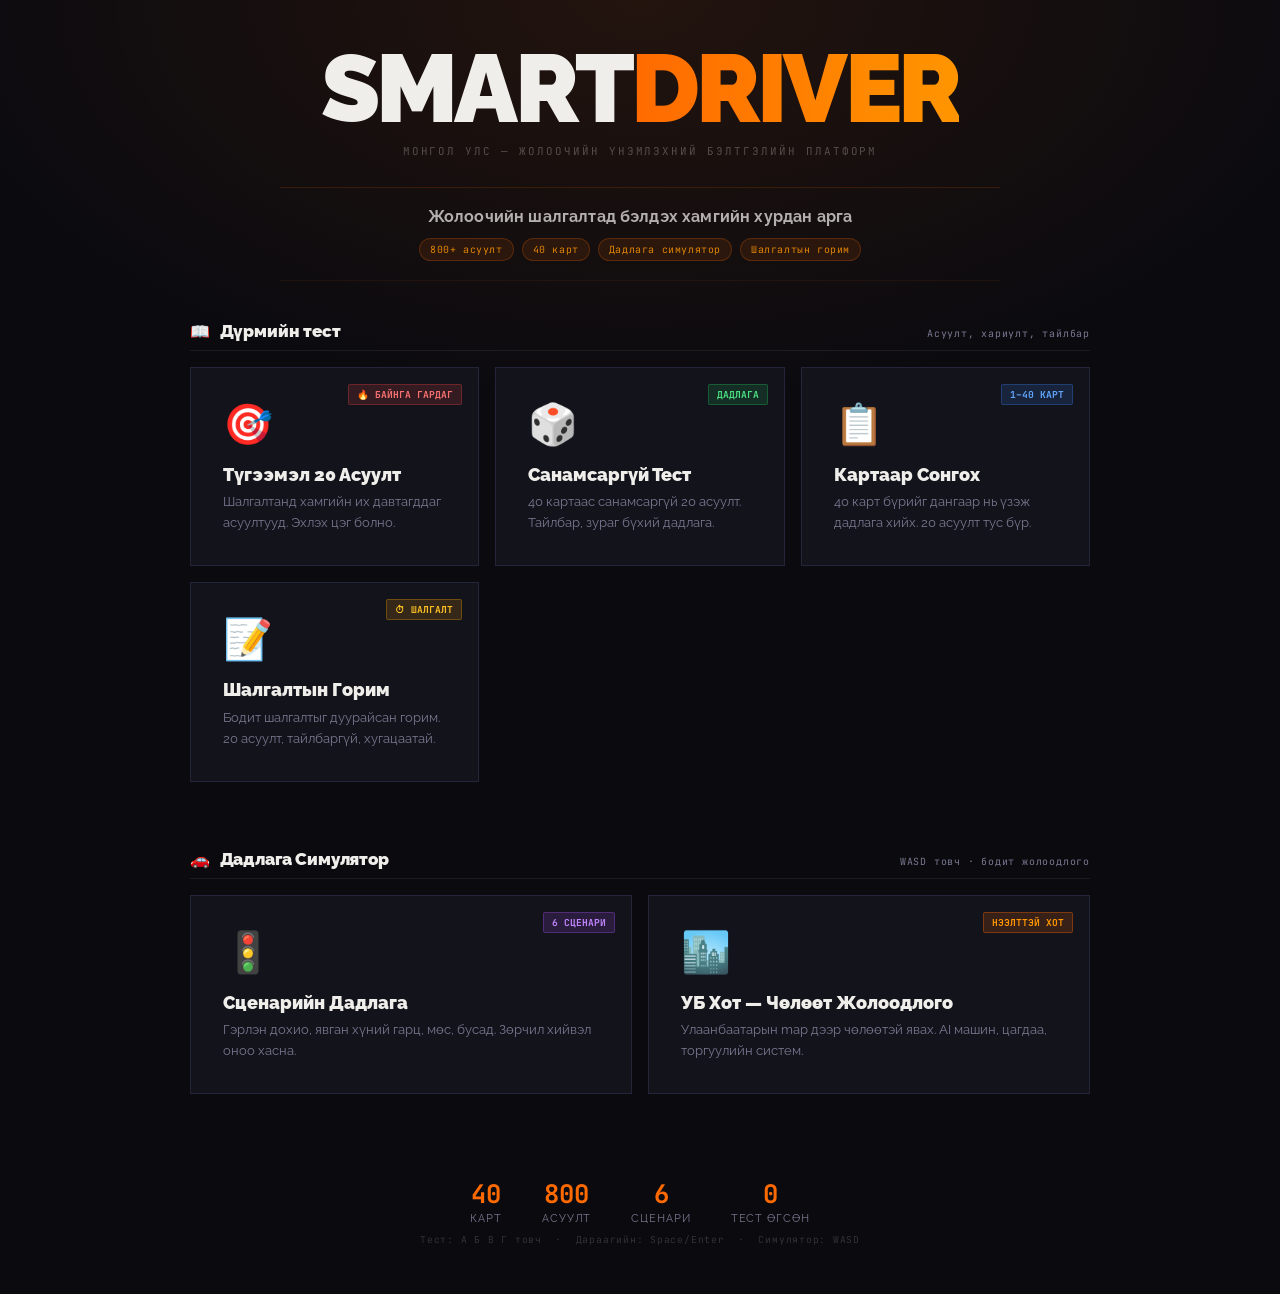
==== commit b2c3aff0: "feat: visual improvements, pedestrian fix, menu overhaul, quiz single-image - renderer.js: car drawi" ====
--- a/index.html
+++ b/index.html
@@ -11,56 +11,90 @@
 
 <!-- ══════════ MENU ══════════ -->
 <div id="menu-screen">
-  <div class="logo-mark">SMART<span>DRIVER</span></div>
-  <div class="logo-sub">Замын хөдөлгөөний дүрмийн тест · Mongolia</div>
-  <div class="menu-modes">
-    <div class="mode-card" style="--hover-c:#ef4444;--hover-bg:rgba(239,68,68,0.04)" onclick="showHot20()">
-      <span class="mc-badge badge-hot">🔥 ТҮГЭЭМЭЛ</span>
-      <div class="mc-icon">🎯</div>
-      <div class="mc-title">Түгээмэл 20 Асуулт</div>
-      <div class="mc-desc">Шалгалтанд хамгийн байнга гардаг 20 асуулт. Эхлэхийн өмнө заавал үзэх!</div>
-    </div>
-    <div class="mode-card" style="--hover-c:#22c55e;--hover-bg:rgba(34,197,94,0.04)" onclick="startRandomQuiz()">
-      <span class="mc-badge badge-new">PRACTICE</span>
-      <div class="mc-icon">🎲</div>
-      <div class="mc-title">Санамсаргүй Тест</div>
-      <div class="mc-desc">40 картаас санамсаргүй 20 асуулт. Тайлбартай, зурагтай. Дадлага хийх.</div>
-    </div>
-    <div class="mode-card" style="--hover-c:#3b82f6;--hover-bg:rgba(59,130,246,0.04)" onclick="showCardSelect()">
-      <span class="mc-badge badge-all">КАРТ 1–40</span>
-      <div class="mc-icon">📋</div>
-      <div class="mc-title">Картаар Сонгох</div>
-      <div class="mc-desc">40 карт бүрийг зурагтайгаар үзэх. Тус бүр 20 асуулт, зөв хариулт бүртэй.</div>
-    </div>
-    <div class="mode-card" style="--hover-c:#f59e0b;--hover-bg:rgba(245,158,11,0.04)" onclick="startExamMode()">
-      <span class="mc-badge" style="background:rgba(245,158,11,0.15);color:#fbbf24;border:1px solid rgba(245,158,11,0.3)">EXAM</span>
-      <div class="mc-icon">⏱️</div>
-      <div class="mc-title">Шалгалтын Горим</div>
-      <div class="mc-desc">Бодит шалгалттай ижил. 20 асуулт, 20 минут. Тайлбар харагдахгүй.</div>
-    </div>
-    <div class="mode-card" style="--hover-c:#a855f7;--hover-bg:rgba(168,85,247,0.04)" onclick="showSimulator()">
-      <span class="mc-badge" style="background:rgba(168,85,247,0.15);color:#c084fc;border:1px solid rgba(168,85,247,0.3)">🎮 СЦЕНАРИ</span>
-      <div class="mc-icon">🚗</div>
-      <div class="mc-title">Виртуал Жолоодлого</div>
-      <div class="mc-desc">Улаанбаатарын замд жолоо барих дадлага. 6 сценари. WASD товч ашиглана.</div>
-    </div>
-    <div class="mode-card" style="--hover-c:#ff6a00;--hover-bg:rgba(255,106,0,0.04)" onclick="window.location.href='game.html'">
-      <span class="mc-badge" style="background:rgba(255,106,0,0.15);color:#ff9500;border:1px solid rgba(255,106,0,0.35)">🌆 ШИНЭ GTA</span>
-      <div class="mc-icon">🏙️</div>
-      <div class="mc-title">УБ Хот — Нээлттэй Дэлхий</div>
-      <div class="mc-desc">Улаанбаатарын нээлттэй хот. AI машин, цагдаа, торгууль, гэрлэн дохио. Бодит жолоодлого!</div>
-    </div>
-  </div>
+
+  <!-- Brand header -->
+  <div class="menu-brand">
+    <div class="logo-mark">SMART<span>DRIVER</span></div>
+    <div class="menu-brand-tag">Монгол улс — Жолоочийн үнэмлэхний бэлтгэлийн платформ</div>
+  </div>
+
+  <!-- Hero -->
+  <div class="menu-hero">
+    <p class="menu-hero-line">Жолоочийн шалгалтад бэлдэх хамгийн хурдан арга</p>
+    <div class="menu-hero-pills">
+      <span class="hero-pill">800+ асуулт</span>
+      <span class="hero-pill">40 карт</span>
+      <span class="hero-pill">Дадлага симулятор</span>
+      <span class="hero-pill">Шалгалтын горим</span>
+    </div>
+  </div>
+
+  <!-- Section: Дүрмийн тест -->
+  <div class="menu-section">
+    <div class="menu-section-hdr">
+      <span class="menu-section-icon">📖</span>
+      <span class="menu-section-title">Дүрмийн тест</span>
+      <span class="menu-section-sub">Асуулт, хариулт, тайлбар</span>
+    </div>
+    <div class="menu-modes">
+      <div class="mode-card" style="--hover-c:#ef4444;--hover-bg:rgba(239,68,68,0.04)" onclick="showHot20()">
+        <span class="mc-badge badge-hot">🔥 БАЙНГА ГАРДАГ</span>
+        <div class="mc-icon">🎯</div>
+        <div class="mc-title">Түгээмэл 20 Асуулт</div>
+        <div class="mc-desc">Шалгалтанд хамгийн их давтагддаг асуултууд. Эхлэх цэг болно.</div>
+      </div>
+      <div class="mode-card" style="--hover-c:#22c55e;--hover-bg:rgba(34,197,94,0.04)" onclick="startRandomQuiz()">
+        <span class="mc-badge badge-new">ДАДЛАГА</span>
+        <div class="mc-icon">🎲</div>
+        <div class="mc-title">Санамсаргүй Тест</div>
+        <div class="mc-desc">40 картаас санамсаргүй 20 асуулт. Тайлбар, зураг бүхий дадлага.</div>
+      </div>
+      <div class="mode-card" style="--hover-c:#3b82f6;--hover-bg:rgba(59,130,246,0.04)" onclick="showCardSelect()">
+        <span class="mc-badge badge-all">1–40 КАРТ</span>
+        <div class="mc-icon">📋</div>
+        <div class="mc-title">Картаар Сонгох</div>
+        <div class="mc-desc">40 карт бүрийг дангаар нь үзэж дадлага хийх. 20 асуулт тус бүр.</div>
+      </div>
+      <div class="mode-card" style="--hover-c:#f59e0b;--hover-bg:rgba(245,158,11,0.04)" onclick="startExamMode()">
+        <span class="mc-badge" style="background:rgba(245,158,11,0.15);color:#fbbf24;border:1px solid rgba(245,158,11,0.3)">⏱ ШАЛГАЛТ</span>
+        <div class="mc-icon">📝</div>
+        <div class="mc-title">Шалгалтын Горим</div>
+        <div class="mc-desc">Бодит шалгалтыг дуурайсан горим. 20 асуулт, тайлбаргүй, хугацаатай.</div>
+      </div>
+    </div>
+  </div>
+
+  <!-- Section: Дадлага симулятор -->
+  <div class="menu-section">
+    <div class="menu-section-hdr">
+      <span class="menu-section-icon">🚗</span>
+      <span class="menu-section-title">Дадлага Симулятор</span>
+      <span class="menu-section-sub">WASD товч · бодит жолоодлого</span>
+    </div>
+    <div class="menu-modes">
+      <div class="mode-card" style="--hover-c:#a855f7;--hover-bg:rgba(168,85,247,0.04)" onclick="showSimulator()">
+        <span class="mc-badge" style="background:rgba(168,85,247,0.15);color:#c084fc;border:1px solid rgba(168,85,247,0.3)">6 СЦЕНАРИ</span>
+        <div class="mc-icon">🚦</div>
+        <div class="mc-title">Сценарийн Дадлага</div>
+        <div class="mc-desc">Гэрлэн дохио, явган хүний гарц, мөс, бусад. Зөрчил хийвэл оноо хасна.</div>
+      </div>
+      <div class="mode-card" style="--hover-c:#ff6a00;--hover-bg:rgba(255,106,0,0.04)" onclick="window.location.href='game.html'">
+        <span class="mc-badge" style="background:rgba(255,106,0,0.15);color:#ff9500;border:1px solid rgba(255,106,0,0.35)">НЭЭЛТТЭЙ ХОТ</span>
+        <div class="mc-icon">🏙️</div>
+        <div class="mc-title">УБ Хот — Чөлөөт Жолоодлого</div>
+        <div class="mc-desc">Улаанбаатарын map дээр чөлөөтэй явах. AI машин, цагдаа, торгуулийн систем.</div>
+      </div>
+    </div>
+  </div>
+
+  <!-- Stats -->
   <div class="stats-row">
     <div class="stat-item"><div class="stat-n">40</div><div class="stat-l">Карт</div></div>
     <div class="stat-item"><div class="stat-n">800</div><div class="stat-l">Асуулт</div></div>
     <div class="stat-item"><div class="stat-n">6</div><div class="stat-l">Сценари</div></div>
-    <div class="stat-item"><div class="stat-n">1</div><div class="stat-l">Нээлттэй хот</div></div>
     <div class="stat-item"><div class="stat-n" id="menu-done">0</div><div class="stat-l">Тест өгсөн</div></div>
   </div>
-  <div style="margin-top:1.5rem;font-family:var(--font-m);font-size:0.65rem;color:rgba(240,238,234,0.2);letter-spacing:0.1em">
-    Тест: А Б В Г товч · Дараагийн: Space/Enter · Симулятор: WASD / ← ↑ ↓ →
-  </div>
+  <div class="menu-keyhelp">Тест: А Б В Г товч &nbsp;·&nbsp; Дараагийн: Space/Enter &nbsp;·&nbsp; Симулятор: WASD</div>
 </div>
 
 <!-- ══════════ CARD SELECT ══════════ -->
--- a/css/style.css
+++ b/css/style.css
@@ -406,10 +406,76 @@
   .sim-botbar .sim-keys{display:none}
 }
 @media(max-width:600px){
-  .q-images.two-img{grid-template-columns:1fr}
   .q-img{max-height:200px}
   .menu-modes{grid-template-columns:1fr}
   .result-grid{grid-template-columns:repeat(3,1fr)}
   .mob-ctrl{display:flex!important}
   .sim-keys{display:none}
 }
+
+/* ════════════════════════════════════════
+   MENU REDESIGN
+════════════════════════════════════════ */
+#menu-screen{
+  display:flex;flex-direction:column;align-items:center;
+  min-height:100vh;padding:2.5rem 1.5rem 3rem;
+  background:radial-gradient(ellipse 90% 50% at 50% 0%,rgba(255,106,0,0.10),transparent 65%);
+}
+.menu-brand{text-align:center;margin-bottom:1.8rem}
+.menu-brand-tag{
+  font-family:var(--font-m);font-size:0.68rem;letter-spacing:0.18em;
+  color:rgba(240,238,234,0.28);text-transform:uppercase;margin-top:0.35rem;
+}
+.menu-hero{
+  text-align:center;margin-bottom:2.5rem;
+  border-top:1px solid rgba(255,106,0,0.15);
+  border-bottom:1px solid rgba(255,106,0,0.08);
+  padding:1.2rem 0;width:100%;max-width:720px;
+}
+.menu-hero-line{
+  font-size:1rem;font-weight:700;color:rgba(240,238,234,0.72);
+  letter-spacing:0.01em;margin-bottom:0.75rem;
+}
+.menu-hero-pills{display:flex;gap:0.5rem;flex-wrap:wrap;justify-content:center}
+.hero-pill{
+  font-family:var(--font-m);font-size:0.62rem;padding:4px 10px;border-radius:20px;
+  background:rgba(255,106,0,0.1);color:rgba(255,150,0,0.85);
+  border:1px solid rgba(255,106,0,0.22);letter-spacing:0.06em;
+}
+.menu-section{width:100%;max-width:900px;margin-bottom:2.2rem}
+.menu-section-hdr{
+  display:flex;align-items:baseline;gap:0.6rem;
+  margin-bottom:1rem;padding-bottom:0.55rem;
+  border-bottom:1px solid rgba(255,255,255,0.07);
+}
+.menu-section-icon{font-size:1rem}
+.menu-section-title{font-weight:900;font-size:1.05rem;letter-spacing:-0.01em}
+.menu-section-sub{
+  font-family:var(--font-m);font-size:0.62rem;
+  color:var(--muted);letter-spacing:0.08em;margin-left:auto;
+}
+.menu-keyhelp{
+  font-family:var(--font-m);font-size:0.6rem;
+  color:rgba(240,238,234,0.18);letter-spacing:0.08em;
+  margin-top:0.5rem;text-align:center;
+}
+.logo-sub{display:none} /* replaced by menu-brand-tag */
+
+/* ── QUIZ: single image hint ── */
+.q-img-hint{
+  font-family:var(--font-m);font-size:0.6rem;
+  color:rgba(240,238,234,0.22);letter-spacing:0.08em;
+  text-align:center;padding:5px 0 6px;
+  border-top:1px solid rgba(255,255,255,0.05);
+  background:rgba(0,0,0,0.25);
+  border-radius:0 0 3px 3px;
+}
+
+/* ── QUIZ: one-img layout fills width properly ── */
+.q-images.one-img{grid-template-columns:1fr}
+.q-images.one-img .q-img{max-height:54vh;object-fit:contain}
+
+@media(max-width:600px){
+  .menu-section-sub{display:none}
+  .menu-hero-line{font-size:0.88rem}
+}
